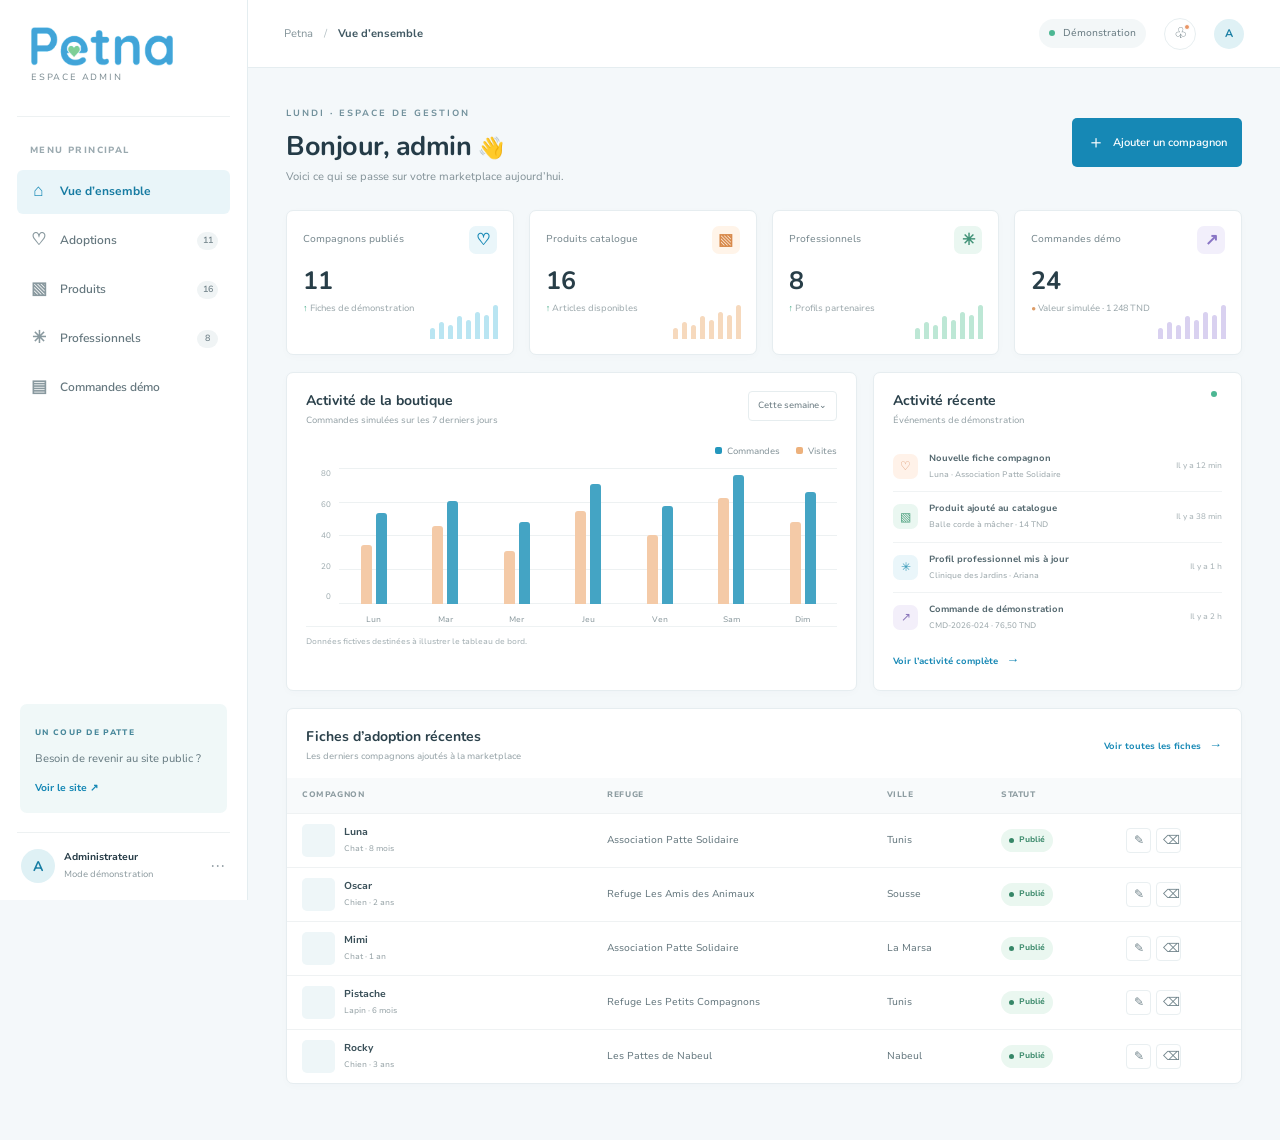
==== admin.html @ 126beed4 "Add Petna administrator dashboard" ====
<!doctype html>
<html lang="fr">
<head>
  <meta charset="utf-8">
  <meta name="viewport" content="width=device-width,initial-scale=1">
  <link rel="icon" type="image/png" sizes="128x128" href="assets/petna-favicon.png">
  <link rel="shortcut icon" href="assets/petna-favicon.ico">
  <meta name="theme-color" content="#f1f8fb">
  <title>Administration — Petna</title>
  <link rel="stylesheet" href="css/styles.css">
  <link rel="stylesheet" href="css/admin.css">
</head>
<body class="admin-body">
  <div class="admin-shell">
    <aside class="admin-sidebar">
      <a class="admin-brand" href="index.html" aria-label="Petna, retour au site">
        <img src="assets/petna-logo.png" alt="Petna">
        <span>ESPACE ADMIN</span>
      </a>
      <div class="admin-menu-label">MENU PRINCIPAL</div>
      <nav class="admin-nav" aria-label="Navigation administration">
        <button class="active" data-view="overview"><span>⌂</span>Vue d’ensemble</button>
        <button data-view="animals"><span>♡</span>Adoptions <i id="animal-nav-count">0</i></button>
        <button data-view="products"><span>▧</span>Produits <i id="product-nav-count">0</i></button>
        <button data-view="providers"><span>✳</span>Professionnels <i id="provider-nav-count">0</i></button>
        <button data-view="orders"><span>▤</span>Commandes démo</button>
      </nav>
      <div class="admin-sidebar-bottom">
        <div class="admin-help-card"><span>UN COUP DE PATTE</span><p>Besoin de revenir au site public ?</p><a href="index.html">Voir le site ↗</a></div>
        <div class="admin-profile"><span class="admin-avatar">A</span><span><b>Administrateur</b><small>Mode démonstration</small></span><span class="admin-profile-more">···</span></div>
      </div>
    </aside>

    <main class="admin-main">
      <header class="admin-topbar">
        <div class="admin-breadcrumb"><span>Petna</span><b>/</b><strong id="admin-current-label">Vue d’ensemble</strong></div>
        <div class="admin-top-actions"><span class="admin-demo-pill"><i></i> Démonstration</span><button class="admin-icon-button" type="button" aria-label="Notifications">♧<em></em></button><span class="admin-avatar admin-avatar-small">A</span></div>
      </header>

      <section class="admin-content">
        <div class="admin-welcome">
          <div><span class="eyebrow">LUNDI · ESPACE DE GESTION</span><h1 id="admin-title">Bonjour, admin <span>👋</span></h1><p id="admin-subtitle">Voici ce qui se passe sur votre marketplace aujourd’hui.</p></div>
          <button class="button button-dark admin-create-button" id="admin-create" type="button"><span>＋</span> Ajouter un élément</button>
        </div>

        <div class="admin-view" id="overview-view">
          <div class="admin-metrics">
            <article class="admin-metric"><div><span>Compagnons publiés</span><b class="admin-metric-icon blue">♡</b></div><strong id="animal-total">0</strong><small><span class="metric-up">↑</span> Fiches de démonstration</small><div class="metric-sparkline blue-line"><i></i><i></i><i></i><i></i><i></i><i></i><i></i><i></i></div></article>
            <article class="admin-metric"><div><span>Produits catalogue</span><b class="admin-metric-icon orange">▧</b></div><strong id="product-total">0</strong><small><span class="metric-up">↑</span> Articles disponibles</small><div class="metric-sparkline orange-line"><i></i><i></i><i></i><i></i><i></i><i></i><i></i><i></i></div></article>
            <article class="admin-metric"><div><span>Professionnels</span><b class="admin-metric-icon green">✳</b></div><strong id="provider-total">0</strong><small><span class="metric-up">↑</span> Profils partenaires</small><div class="metric-sparkline green-line"><i></i><i></i><i></i><i></i><i></i><i></i><i></i><i></i></div></article>
            <article class="admin-metric"><div><span>Commandes démo</span><b class="admin-metric-icon violet">↗</b></div><strong>24</strong><small><span class="metric-neutral">●</span> Valeur simulée · 1 248 TND</small><div class="metric-sparkline violet-line"><i></i><i></i><i></i><i></i><i></i><i></i><i></i><i></i></div></article>
          </div>

          <div class="admin-overview-grid">
            <article class="admin-panel admin-chart-panel">
              <div class="admin-panel-heading"><div><h2>Activité de la boutique</h2><p>Commandes simulées sur les 7 derniers jours</p></div><button class="admin-select-static" type="button">Cette semaine⌄</button></div>
              <div class="admin-chart-legend"><span><i class="legend-blue"></i>Commandes</span><span><i class="legend-orange"></i>Visites</span></div>
              <div class="admin-chart" aria-label="Graphique de démonstration de l’activité de la semaine"><div class="chart-y-labels"><span>80</span><span>60</span><span>40</span><span>20</span><span>0</span></div><div class="chart-area"><div class="chart-gridlines"><i></i><i></i><i></i><i></i><i></i></div><div class="chart-bars"><div><i style="--h:43%"></i><b style="--h:67%"></b><small>Lun</small></div><div><i style="--h:57%"></i><b style="--h:76%"></b><small>Mar</small></div><div><i style="--h:39%"></i><b style="--h:60%"></b><small>Mer</small></div><div><i style="--h:68%"></i><b style="--h:88%"></b><small>Jeu</small></div><div><i style="--h:51%"></i><b style="--h:72%"></b><small>Ven</small></div><div><i style="--h:78%"></i><b style="--h:95%"></b><small>Sam</small></div><div><i style="--h:60%"></i><b style="--h:82%"></b><small>Dim</small></div></div></div></div>
              <div class="admin-chart-note">Données fictives destinées à illustrer le tableau de bord.</div>
            </article>
            <article class="admin-panel admin-activity-panel"><div class="admin-panel-heading"><div><h2>Activité récente</h2><p>Événements de démonstration</p></div><span class="admin-live-dot"></span></div><div class="admin-activity-list"><div><span class="activity-icon peach">♡</span><p><b>Nouvelle fiche compagnon</b><small>Luna · Association Patte Solidaire</small></p><time>Il y a 12 min</time></div><div><span class="activity-icon mint">▧</span><p><b>Produit ajouté au catalogue</b><small>Balle corde à mâcher · 14 TND</small></p><time>Il y a 38 min</time></div><div><span class="activity-icon blue">✳</span><p><b>Profil professionnel mis à jour</b><small>Clinique des Jardins · Ariana</small></p><time>Il y a 1 h</time></div><div><span class="activity-icon lilac">↗</span><p><b>Commande de démonstration</b><small>CMD-2026-024 · 76,50 TND</small></p><time>Il y a 2 h</time></div></div><button class="admin-view-all" data-view="orders">Voir l’activité complète <span>→</span></button></article>
          </div>

          <article class="admin-panel admin-table-panel"><div class="admin-panel-heading"><div><h2>Fiches d’adoption récentes</h2><p>Les derniers compagnons ajoutés à la marketplace</p></div><button class="admin-text-action" data-view="animals">Voir toutes les fiches <span>→</span></button></div><div class="admin-table-wrap"><table><thead><tr><th>COMPAGNON</th><th>REFUGE</th><th>VILLE</th><th>STATUT</th><th></th></tr></thead><tbody id="recent-animal-rows"></tbody></table></div></article>
        </div>

        <div class="admin-view" id="manage-view" hidden>
          <article class="admin-panel admin-table-panel">
            <div class="admin-panel-heading admin-manage-heading"><div><h2 id="manage-heading">Gestion</h2><p id="manage-description"></p></div><div class="admin-manage-tools"><label class="admin-search"><span>⌕</span><input id="admin-search" type="search" placeholder="Rechercher…" aria-label="Rechercher dans la liste"></label><select id="admin-filter" aria-label="Filtrer la liste"><option value="">Tous les statuts</option><option>Publié</option><option>Brouillon</option></select></div></div>
            <div class="admin-table-wrap"><table><thead id="manage-table-head"></thead><tbody id="manage-table-body"></tbody></table></div>
            <div class="admin-table-footer"><span id="manage-count"></span><span>Affichage des données de démonstration</span></div>
          </article>
          <div class="admin-info-strip"><span>ⓘ</span><p>Les modifications effectuées ici sont enregistrées uniquement dans ce navigateur. Cette page de démonstration ne possède pas de connexion sécurisée et ne gère aucun contenu en base de données.</p></div>
        </div>
      </section>
    </main>
  </div>

  <dialog class="admin-dialog" id="admin-dialog"><form method="dialog" id="admin-form"><div class="admin-dialog-head"><div><span class="eyebrow">ESPACE ADMIN</span><h2 id="admin-dialog-title">Ajouter un élément</h2></div><button class="admin-dialog-close" value="cancel" aria-label="Fermer">×</button></div><p class="admin-dialog-intro" id="admin-dialog-intro">Créez une nouvelle fiche de démonstration.</p><div id="admin-form-fields" class="admin-form-fields"></div><div class="admin-dialog-actions"><button class="admin-cancel" value="cancel">Annuler</button><button class="button button-dark" id="admin-save" value="default">Enregistrer l’élément <span>→</span></button></div></form></dialog>
  <div class="admin-toast" id="admin-toast" role="status" aria-live="polite"></div>
  <script src="js/data.js"></script>
  <script src="js/admin.js"></script>
</body>
</html>
---- css/styles.css ----
@import url('https://fonts.googleapis.com/css2?family=Nunito:wght@500;600;700;800&family=Nunito+Sans:wght@400;500;600;700&display=swap');
:root{--ink:#20323b;--green:#187da7;--green2:#397653;--cream:#f1f8fb;--paper:#fff;--orange:#41a4d8;--muted:#697980;--line:#dce8ec;--display:'Nunito',Arial,sans-serif;--body:'Nunito Sans',Arial,sans-serif}*{box-sizing:border-box}html{scroll-behavior:smooth;scroll-padding-top:85px}body{margin:0;background:var(--paper);color:var(--ink);font:15px/1.55 var(--body)}button,input,select,textarea{font:inherit}button,a{transition:.2s ease}button{cursor:pointer}a{color:inherit;text-decoration:none}.topbar{height:76px;padding:0 max(calc((100vw - 1200px)/2),5vw);display:flex;align-items:center;justify-content:space-between;background:var(--paper);position:sticky;top:0;z-index:10;border-bottom:1px solid #e7f0f3}.brand{display:flex;align-items:center;gap:9px;font-size:23px;line-height:.9;font-weight:700;letter-spacing:-1px}.brand-icon{font-size:33px;color:var(--orange)}.brand-amp{color:var(--orange)}.brand small{display:block;font:8px var(--body);letter-spacing:2px;margin-top:7px;color:var(--muted)}.nav{display:flex;gap:38px;color:#48544b;font-size:14px}.nav a:hover,.text-link:hover{color:var(--green)}.cart-button{border:1px solid var(--line);background:none;border-radius:50px;padding:10px 15px;color:var(--ink)}.cart-button span:first-of-type{display:inline-grid;place-items:center;background:var(--green);color:white;border-radius:50%;width:21px;height:21px;margin:0 7px}.menu-toggle{display:none;background:none;border:0;font-size:24px;color:var(--ink)}.hero{min-height:580px;padding:62px max(calc((100vw - 1200px)/2),5vw) 70px;background:var(--cream);display:grid;grid-template-columns:1fr 1.05fr;align-items:center;gap:45px;position:relative;overflow:hidden}.hero-copy{padding:4px 0 0 30px}.eyebrow{font-size:10px;letter-spacing:2px;color:var(--green2);font-weight:700}.hero h1,.section h2,.partner-band h2,.feedback-section h2,.care-content h2,.purpose h2{font:600 clamp(40px,5vw,64px)/1.07 var(--display);letter-spacing:-1.2px;margin:20px 0;color:var(--ink)}.hero-copy>p{max-width:440px;color:#667066;font-size:16px;margin:22px 0 28px}.hero-actions{display:flex;align-items:center;gap:25px}.button{border:0;border-radius:4px;padding:14px 20px;display:inline-flex;align-items:center;justify-content:center;gap:25px;font-weight:600;font-size:13px}.button:hover{transform:translateY(-2px);box-shadow:0 7px 18px #152a1c20}.button-dark{background:var(--green);color:white}.button-light{background:#fffefa;color:var(--green)}.text-link{font-size:13px;font-weight:600;color:var(--green)}.hero-note{display:flex;align-items:center;gap:13px;margin-top:50px;font-size:11px;color:#778075}.hero-note b{color:var(--green);font-size:12px}.avatar-stack{font-size:19px;background:#e6f3eb;border-radius:50%;padding:9px}.hero-image{position:relative;height:455px;border-radius:47% 47% 6px 6px;overflow:hidden}.hero-image img{width:100%;height:100%;object-fit:cover;object-position:center 40%}.image-note{position:absolute;bottom:17px;left:18px;right:18px;background:#fffefaed;padding:14px 17px;border-radius:4px;font-size:12px}.image-note b{float:right;color:var(--orange);font-size:20px}.hero-sticker{position:absolute;right:-10px;top:44px;background:var(--green);color:white;border-radius:50%;width:82px;height:82px;display:grid;place-content:center;text-align:center;font-size:12px;line-height:1.2;transform:rotate(12deg);font-weight:700}.hero-flower{position:absolute;left:50%;top:40px;font-size:60px;color:#a8dced}.quick-links{display:grid;grid-template-columns:repeat(4,1fr);max-width:1200px;margin:-1px auto 0;padding:0 20px}.quick-links>a{padding:26px 18px;position:relative;border-bottom:1px solid var(--line);display:grid;grid-template-columns:43px 1fr;column-gap:12px}.quick-links>a>span{grid-row:span 2;background:var(--cream);border-radius:50%;width:42px;height:42px;display:grid;place-items:center;color:var(--green);font-size:20px}.quick-links b{font-size:14px;align-self:end}.quick-links small{font-size:11px;color:var(--muted)}.quick-links i{position:absolute;right:10px;top:25px;color:var(--green);font-style:normal}.section{max-width:1200px;margin:auto;padding:100px 30px}.section-heading{display:flex;justify-content:space-between;align-items:end}.section h2,.care-content h2,.purpose h2,.partner-band h2,.feedback-section h2{font-size:42px;margin:13px 0 0}.section-intro{color:var(--muted);margin:15px 0 24px}.filters{display:flex;gap:10px;margin:22px 0}.filters input,.filters select,.shop-toolbar input,.inline-form input,.inline-form select{border:1px solid var(--line);background:#fff;border-radius:3px;padding:12px 14px;color:var(--ink);min-width:180px;outline:none}.filters input:focus,.filters select:focus,input:focus,textarea:focus{border-color:var(--green)}.animal-grid,.product-grid,.provider-grid{display:grid;grid-template-columns:repeat(4,1fr);gap:20px}.animal-card,.product-card,.provider-card{border:1px solid #e6eff1;background:#fffefa;border-radius:5px;overflow:hidden;transition:.2s;cursor:pointer}.animal-card:hover,.product-card:hover,.provider-card:hover{transform:translateY(-4px);box-shadow:0 10px 28px #25352b13}.card-image{height:205px;position:relative;background:#edf4f5}.card-image img,.product-image img,.provider-image img{width:100%;height:100%;object-fit:cover}.tag{position:absolute;top:12px;left:12px;background:#fffefaed;color:var(--green);font-size:10px;font-weight:700;padding:6px 9px;border-radius:2px}.animal-card-content,.provider-info{padding:14px}.card-top{display:flex;justify-content:space-between;align-items:center}.card-top h3,.product-card h3,.provider-info h3{font:600 21px var(--display);margin:0}.muted{color:var(--muted);font-size:12px}.animal-card-content p{font-size:12px;color:#697267;margin:10px 0 0;min-height:37px}.trust-strip{margin-top:34px;background:#edf7f1;padding:20px 25px;display:flex;align-items:center;gap:18px}.trust-strip>span{font-size:28px;color:var(--green)}.trust-strip b{font-family:var(--display);font-size:18px}.trust-strip p{margin:3px 0 0;font-size:12px;color:var(--muted)}.trust-strip a{margin-left:auto;color:var(--green);font-size:12px;font-weight:600}.shop-section{background:#f6fbfc;max-width:none;padding-left:max(calc((100vw - 1140px)/2),5vw);padding-right:max(calc((100vw - 1140px)/2),5vw)}.shop-toolbar{display:flex;justify-content:space-between;align-items:center;margin:26px 0 20px;gap:20px}.category-pills{display:flex;gap:8px;flex-wrap:wrap}.category-pills button{background:none;border:1px solid var(--line);padding:8px 13px;border-radius:50px;font-size:11px;color:#616a60}.category-pills button.active,.category-pills button:hover{background:var(--green);border-color:var(--green);color:white}.product-image{height:185px;background:#eff6f8;position:relative;padding:18px}.product-image img{mix-blend-mode:multiply}.product-card-content{padding:13px 15px}.product-card h3{font:600 17px var(--display);margin:6px 0}.product-bottom{display:flex;justify-content:space-between;align-items:center;margin-top:12px}.price{font-weight:700;color:var(--green)}.add-button{border:0;background:var(--green);color:white;border-radius:50%;width:32px;height:32px;font-size:20px}.promo-band{background:#187da7;color:white;padding:62px max(calc((100vw - 1140px)/2),5vw);display:flex;align-items:center;justify-content:space-between;overflow:hidden}.promo-band .eyebrow{color:#e4f5fb}.promo-band h2{font:600 42px/1.12 var(--display);margin:13px 0}.promo-band p{color:#e4f5fb;font-size:13px;margin-bottom:22px}.promo-art{height:200px;width:340px;position:relative;display:grid;place-items:center}.promo-circle{width:175px;height:175px;border:1px solid #d5f0fb;border-radius:50%;display:grid;place-content:center;text-align:center;font:600 48px var(--display);transform:rotate(-13deg)}.promo-circle small{font:11px var(--body)}.promo-coupon{position:absolute;bottom:12px;left:0;background:#f0f9fc;color:#216f94;padding:10px 15px;font-size:10px;letter-spacing:1px;transform:rotate(-5deg)}.promo-coupon b{margin-left:7px}.promo-paw{position:absolute;right:0;top:0;font-size:58px;transform:rotate(20deg)}.services-section{padding-bottom:110px}.provider-image{height:150px;background:#e9f4f7}.provider-info h3{font-size:18px}.provider-info .muted{margin:4px 0 9px}.provider-info p{font-size:12px;color:#687268;min-height:37px}.provider-info button{background:none;border:0;color:var(--green);font-size:12px;font-weight:700;padding:4px 0}.care-band{background:#eef7f5;display:grid;grid-template-columns:1fr 1fr;min-height:510px}.care-photo img{width:100%;height:100%;min-height:510px;object-fit:cover}.care-content{padding:70px max(calc((100vw - 550px)/2),7vw) 65px 7vw}.care-content h2{font-size:40px}.care-content>p{color:var(--muted);max-width:400px;font-size:13px;margin:15px 0 25px}.article-list{display:grid;gap:8px}.article-link{padding:11px 0;border-bottom:1px solid #dce8ec;display:flex;justify-content:space-between;font-size:13px;font-weight:600}.article-link span{color:var(--green)}.purpose{display:grid;grid-template-columns:60px 1fr 1fr;gap:28px;align-items:center}.purpose-mark{font-size:45px;color:var(--orange);align-self:start;padding-top:3px}.purpose h2{font-size:38px}.purpose p{color:var(--muted);font-size:13px;max-width:460px;margin:18px 0}.purpose-image{height:320px;border-radius:48% 48% 5px 5px;overflow:hidden}.purpose-image img{width:100%;height:100%;object-fit:cover}.partner-band{background:#e8f4ed;padding:60px max(calc((100vw - 1140px)/2),5vw);display:grid;grid-template-columns:1fr 1fr;gap:50px;align-items:center}.partner-band h2{font-size:39px}.partner-band p{color:#667064;max-width:460px;font-size:13px}.partner-benefits{display:grid;gap:14px;font-size:13px}.partner-benefits span:before{content:'✓';color:var(--green);margin-right:10px}.partner-benefits button{justify-self:start;margin-top:7px}.feedback-section{display:grid;grid-template-columns:1fr 1.2fr;gap:60px;align-items:center;padding-top:75px;padding-bottom:75px}.feedback-section h2{font-size:32px}.feedback-section p{font-size:13px;color:var(--muted)}.inline-form{display:flex;flex-wrap:wrap;gap:9px}.inline-form>*{flex:1;min-width:150px}.inline-form button{flex:0 0 120px}.form-message{flex:1 0 100%;font-size:12px;color:var(--green);min-height:18px}footer{background:#203b49;color:#e8f4ed;padding:50px max(calc((100vw - 1140px)/2),5vw) 20px}.footer-main{display:grid;grid-template-columns:1.3fr 1fr .8fr .8fr .7fr;gap:30px;padding-bottom:40px}.footer-main .brand{color:white;align-self:start}.footer-main>p{font:17px/1.5 var(--display);color:#c6d0c5;margin:7px 0}.footer-links{display:grid;align-content:start;gap:10px;font-size:11px;color:#c7d0c6}.footer-links b{color:white;font-size:12px;margin-bottom:5px}.footer-badge{font:13px/1.7 var(--display);color:#d9e3d7}.footer-badge span{color:#7dcd96}.footer-bottom{border-top:1px solid #46636e;padding-top:18px;display:flex;justify-content:space-between;font-size:10px;color:#b4c0b5}.modal-root:empty{display:none}.modal-root{position:fixed;inset:0;background:#17241ccc;z-index:50;display:grid;place-items:center;padding:20px}.modal{background:#fffefa;max-width:720px;width:100%;max-height:92vh;overflow:auto;border-radius:5px;position:relative;padding:28px}.modal-close{position:absolute;right:15px;top:12px;background:none;border:0;font-size:25px;color:var(--ink);z-index:2}.modal h2{font:600 31px var(--display);margin:5px 0 10px}.modal p{color:#697267;font-size:13px}.modal-hero{height:260px;width:100%;object-fit:cover;border-radius:4px;margin:8px 0 15px}.modal-grid{display:grid;grid-template-columns:1fr 1fr;gap:12px}.info-box{background:var(--cream);padding:12px;font-size:12px}.info-box b{display:block;color:var(--green);margin-bottom:4px}.form-grid{display:grid;grid-template-columns:1fr 1fr;gap:10px}.modal label{font-size:11px;color:#667064;display:grid;gap:5px}.modal input,.modal textarea,.modal select{padding:11px;border:1px solid var(--line);border-radius:3px;width:100%;background:white;color:var(--ink)}.modal textarea{min-height:90px;resize:vertical}.full{grid-column:1/-1}.modal form{display:grid;gap:12px;margin-top:15px}.modal .button{justify-self:start}.demo-note{font-size:10px;color:#777;background:#eff6f8;padding:9px}.cart-line{display:grid;grid-template-columns:1fr auto auto;align-items:center;gap:15px;border-bottom:1px solid var(--line);padding:13px 0;font-size:13px}.qty-controls{display:flex;align-items:center;gap:9px}.qty-controls button{width:25px;height:25px;border:1px solid var(--line);background:white;border-radius:3px}.remove-item{border:0;background:none;color:#ab5c42}.cart-summary{display:grid;gap:8px;margin-top:18px;font-size:13px}.cart-summary div{display:flex;justify-content:space-between}.cart-summary .total{font-weight:700;font-size:16px;border-top:1px solid var(--line);padding-top:10px}.coupon-row{display:flex;gap:8px;margin-top:15px}.coupon-row input{flex:1}.chat-toggle{position:fixed;bottom:22px;right:24px;z-index:20;background:var(--green);color:white;border:0;border-radius:30px;padding:13px 18px;box-shadow:0 5px 20px #1c362744}.chat-toggle span{font-size:12px;margin-left:7px}.chat-panel{position:fixed;bottom:80px;right:24px;width:320px;height:430px;background:#fffefa;border-radius:8px;z-index:20;box-shadow:0 10px 40px #12231c44;display:flex;flex-direction:column;overflow:hidden}.chat-panel[hidden]{display:none}.chat-head{background:var(--green);color:white;padding:15px 18px;display:grid;grid-template-columns:1fr auto}.chat-head small{grid-column:1/-1;color:#d8e5d7;font-size:10px}.chat-head button{grid-column:2;grid-row:1/3;border:0;color:white;background:none;font-size:23px}.chat-messages{padding:14px;overflow:auto;flex:1}.chat-msg{max-width:90%;padding:10px 12px;border-radius:10px;font-size:12px;margin-bottom:9px}.chat-msg.bot{background:#edf7f1}.chat-msg.user{background:#dff0e5;margin-left:auto}.chat-suggestions{display:grid;gap:6px}.chat-suggestions button{background:white;border:1px solid var(--line);border-radius:20px;padding:7px;font-size:10px;color:var(--green)}#chat-form{border-top:1px solid var(--line);display:flex;padding:9px;gap:7px}#chat-form input{flex:1;border:1px solid var(--line);padding:9px;border-radius:20px;min-width:0}#chat-form button{background:var(--green);color:white;border:0;border-radius:50%;width:35px}.empty-state{grid-column:1/-1;text-align:center;color:var(--muted);padding:35px 10px}.success-card{text-align:center;padding:25px}.success-icon{font-size:45px;color:var(--green)}
@media(max-width:850px){.hero{padding:45px 6vw;gap:20px}.hero-copy{padding-left:0}.hero-image{height:390px}.quick-links{padding:0 5vw}.quick-links>a{padding:18px 7px}.quick-links small{font-size:10px}.animal-grid,.product-grid{grid-template-columns:repeat(2,1fr)}.provider-grid{grid-template-columns:repeat(2,1fr)}.section{padding:75px 6vw}.shop-section{padding-left:6vw;padding-right:6vw}.care-content{padding:55px 6vw}.purpose{grid-template-columns:40px 1fr 1fr;gap:16px}.partner-band{padding:55px 6vw}.footer-main{grid-template-columns:1.2fr 1fr 1fr}.footer-badge{display:none}}
@media(max-width:600px){.topbar{height:65px;padding:0 5vw}.menu-toggle{display:block;order:3}.nav{display:none;position:absolute;top:64px;left:0;right:0;background:var(--paper);padding:15px 6vw 20px;box-shadow:0 8px 12px #17241c12;flex-direction:column;gap:14px}.nav.open{display:flex}.brand{font-size:20px}.brand-icon{font-size:28px}.cart-button{padding:8px 10px;font-size:12px}.hero{grid-template-columns:1fr;padding:42px 7vw 35px;gap:28px}.hero h1{font-size:49px}.hero-copy>p{font-size:14px}.hero-note{margin-top:30px}.hero-image{height:310px;width:90%;margin-left:auto}.hero-flower{left:auto;right:6%;top:40px}.hero-sticker{right:-20px;width:70px;height:70px}.quick-links{grid-template-columns:1fr 1fr;padding:0 6vw}.quick-links>a{padding:17px 4px;grid-template-columns:37px 1fr;column-gap:8px}.quick-links>a>span{width:35px;height:35px;font-size:17px}.quick-links small{font-size:9px}.section{padding:65px 6vw}.section-heading{align-items:start;gap:10px;flex-direction:column}.section h2,.care-content h2{font-size:35px}.section-heading>.text-link{margin-top:7px}.filters{flex-direction:column}.filters input,.filters select{width:100%}.animal-grid,.product-grid{gap:11px}.card-image{height:155px}.animal-card-content,.product-card-content{padding:10px}.card-top h3{font-size:18px}.animal-card-content p{font-size:11px}.product-image{height:145px;padding:10px}.product-card h3{font-size:15px}.tag{font-size:9px;padding:5px 7px}.trust-strip{align-items:flex-start;padding:16px;gap:11px;flex-wrap:wrap}.trust-strip p{font-size:11px}.trust-strip a{margin-left:40px}.shop-toolbar{align-items:stretch;flex-direction:column}.shop-toolbar input{width:100%}.promo-band{padding:48px 7vw;min-height:440px;align-items:flex-start;flex-direction:column}.promo-band h2{font-size:37px}.promo-art{align-self:center;margin-top:6px}.provider-grid{grid-template-columns:1fr 1fr;gap:11px}.provider-image{height:120px}.provider-info{padding:10px}.provider-info h3{font-size:16px}.provider-info p{font-size:10px}.care-band{grid-template-columns:1fr}.care-photo img{min-height:260px;height:260px}.care-content{padding:44px 7vw}.purpose{grid-template-columns:35px 1fr;padding:60px 6vw}.purpose h2{font-size:34px}.purpose-image{grid-column:2;height:250px;margin-top:10px}.partner-band{grid-template-columns:1fr;gap:20px;padding:48px 7vw}.partner-band h2{font-size:34px}.feedback-section{grid-template-columns:1fr;gap:20px}.inline-form{flex-direction:column}.inline-form>*{width:100%;flex:auto}.inline-form button{flex:auto}.footer-main{grid-template-columns:1fr 1fr;gap:25px}.footer-main>.brand{grid-column:1}.footer-main>p{grid-column:2;font-size:14px}.footer-links{font-size:10px}.footer-bottom{flex-wrap:wrap;gap:10px}.footer-bottom span:nth-child(2){display:none}.chat-toggle{right:12px;bottom:12px;padding:12px}.chat-toggle span{display:none}.chat-panel{right:10px;bottom:68px;width:min(320px,calc(100vw - 20px));height:400px}.modal{padding:23px 17px}.modal h2{font-size:27px}.modal-hero{height:210px}.modal-grid,.form-grid{grid-template-columns:1fr}.full{grid-column:1}.cart-line{grid-template-columns:1fr auto;gap:7px}.cart-line .remove-item{grid-column:2}}
@media(prefers-reduced-motion:reduce){*,*::before,*::after{scroll-behavior:auto!important;transition:none!important}}

/* Dedicated route layouts and homepage discovery sections */
.nav a.current{color:var(--orange);font-weight:700}
.route-hero{display:grid;grid-template-columns:1fr 1fr;gap:55px;align-items:center;padding:64px max(calc((100vw - 1140px)/2),6vw);background:var(--cream);min-height:435px}
.route-hero h1{font:600 clamp(38px,4.6vw,58px)/1.08 var(--display);letter-spacing:-1px;margin:18px 0}
.route-hero p{max-width:490px;color:#667066;margin:0 0 24px}
.route-hero-image{height:310px;overflow:hidden;border-radius:48% 48% 5px 5px}
.route-hero-image img,.story-image img{width:100%;height:100%;object-fit:cover}
.route-hero.adoption-route{background:#f0f8fb}.route-hero.shop-route{background:#eff8fb}.route-hero.services-route{background:#edf7f1}.route-hero.care-route{background:#eef7f5}
.route-cards{max-width:1180px;margin:0 auto;padding:28px 25px 70px;display:grid;grid-template-columns:repeat(4,minmax(0,1fr));gap:13px}
.route-cards a{position:relative;display:grid;align-content:start;gap:7px;padding:20px 38px 20px 18px;border:1px solid var(--line);background:#fffefa;min-height:130px}
.route-cards a:hover{transform:translateY(-3px);box-shadow:0 8px 22px #25352b12}
.route-cards span,.route-cards small{font-size:10px;color:var(--muted);letter-spacing:.5px}.route-cards b{font:600 19px var(--display)}.route-cards i{position:absolute;right:16px;top:17px;color:var(--green);font-style:normal}
.home-preview{max-width:1200px;margin:0 auto;padding:65px 30px}.home-preview .section-heading{margin-bottom:24px}.home-preview .section-heading h2{font:600 34px/1.1 var(--display);letter-spacing:-.5px;margin:12px 0}
.home-preview .animal-grid,.home-preview .product-grid,.home-preview .provider-grid{grid-template-columns:repeat(3,minmax(0,1fr))}
.home-shop-preview{max-width:none;padding-left:max(calc((100vw - 1140px)/2),5vw);padding-right:max(calc((100vw - 1140px)/2),5vw);background:#f6fbfc}
.home-coupon{display:flex;align-items:center;gap:17px;margin-top:19px;padding:13px 17px;background:#e9f5fa;color:var(--ink)}.home-coupon span{font-size:9px;letter-spacing:1.3px;color:var(--green2);font-weight:700}.home-coupon b{font:600 19px var(--display)}.home-coupon small{font-size:11px;color:var(--muted)}.home-coupon a{margin-left:auto;font-size:12px;color:var(--green);font-weight:700}
.home-guides{background:#edf7f1;padding:54px max(calc((100vw - 1140px)/2),5vw);display:grid;grid-template-columns:.8fr 1.2fr;gap:55px;align-items:center}
.home-guides h2{font:600 38px/1.08 var(--display);margin:13px 0}.home-guides p{max-width:360px;color:var(--muted);font-size:13px;margin:12px 0 20px}.home-article-list{display:grid;gap:5px}.home-article-list .article-link{padding:14px 0}.home-article-list .article-link small{font-size:9px;letter-spacing:1px;color:var(--green2)}
.home-story{max-width:1100px;margin:0 auto;padding:75px 30px 95px;display:grid;grid-template-columns:1fr 1fr;gap:65px;align-items:center}.story-image{height:340px;overflow:hidden;border-radius:48% 48% 5px 5px}.home-story h2{font:600 39px/1.1 var(--display);margin:15px 0}.home-story p{color:var(--muted);font-size:13px;max-width:450px;margin:16px 0 22px}
.guide-grid{display:grid;grid-template-columns:repeat(3,1fr);gap:15px;margin-top:25px}.guide-grid .article-link{min-height:125px;padding:22px;background:var(--cream);border:1px solid var(--line);font-size:16px;align-items:center}.guide-grid .article-link small{font-size:9px;letter-spacing:1px;color:var(--green2)}.guide-trust{max-width:1140px;margin:0 auto 75px}
footer:not(:has(.footer-badge)) .footer-main{grid-template-columns:1.2fr 1fr 1fr 1fr}
.brand{display:flex;flex-direction:column;align-items:flex-start;gap:1px;line-height:1}
.brand-logo{display:block;width:145px;height:auto;max-height:42px;object-fit:contain;object-position:left center}
.brand-copy small{display:block;margin-top:0;font:8px var(--body);letter-spacing:2px;color:var(--muted)}
.footer-main .brand-copy small{color:#c6d0c5}
@media(max-width:600px){.brand-logo{width:126px;max-height:37px}.brand-copy small{font-size:7px;letter-spacing:1.8px}}
@media(max-width:850px){.route-hero{padding:55px 6vw;gap:25px}.route-cards{grid-template-columns:repeat(2,minmax(0,1fr));padding:20px 6vw 55px}.home-preview{padding:55px 6vw}.home-coupon{flex-wrap:wrap;gap:9px 14px}.home-guides{padding:48px 6vw;gap:30px}.home-story{padding:60px 6vw 65px;gap:30px}.guide-grid{grid-template-columns:repeat(2,1fr)}}
@media(max-width:600px){.route-hero{grid-template-columns:1fr;padding:40px 7vw;gap:25px}.route-hero h1{font-size:43px}.route-hero-image{height:260px;width:92%;margin-left:auto}.route-cards{grid-template-columns:1fr 1fr;padding:16px 6vw 45px;gap:9px}.route-cards a{padding:15px 30px 15px 12px;min-height:130px}.route-cards b{font-size:17px}.home-preview{padding:48px 6vw}.home-preview .section-heading h2{font-size:29px}.home-preview .animal-grid,.home-preview .product-grid,.home-preview .provider-grid{grid-template-columns:repeat(2,minmax(0,1fr));gap:10px}.home-preview .provider-card:last-child{display:none}.home-coupon{align-items:flex-start;flex-direction:column}.home-coupon a{margin-left:0}.home-guides{grid-template-columns:1fr;padding:42px 7vw;gap:15px}.home-guides h2{font-size:34px}.home-story{grid-template-columns:1fr;padding:48px 7vw 55px;gap:25px}.story-image{height:260px;width:92%;margin:auto}.home-story h2{font-size:34px}.guide-grid{grid-template-columns:1fr}.guide-grid .article-link{min-height:95px}.guide-trust{margin:0 6vw 55px}}
---- css/admin.css ----
.admin-body{--admin-blue:#1688b5;--admin-navy:#123e55;--admin-bg:#f4f8fa;background:var(--admin-bg);color:#263b46;min-height:100vh}
.admin-shell{min-height:100vh;display:grid;grid-template-columns:248px minmax(0,1fr)}
.admin-sidebar{position:sticky;top:0;height:100vh;background:#fff;border-right:1px solid #e4edf0;padding:26px 17px 17px;display:flex;flex-direction:column;z-index:12}
.admin-brand{display:flex;flex-direction:column;align-items:flex-start;padding:1px 14px 31px;border-bottom:1px solid #edf1f2}.admin-brand img{width:142px;height:auto;object-fit:contain;object-position:left center;max-height:46px}.admin-brand span{color:#7c8c92;font-size:9px;letter-spacing:1.8px;margin-top:5px}
.admin-menu-label{font-size:9px;font-weight:800;color:#9aa9af;letter-spacing:1.4px;margin:27px 13px 12px}.admin-nav{display:grid;gap:5px}.admin-nav button{height:44px;border:0;background:transparent;border-radius:6px;color:#65777e;text-align:left;padding:0 12px;display:flex;align-items:center;gap:12px;font-size:12px;font-weight:600}.admin-nav button>span{width:19px;text-align:center;font-size:17px;color:#89999f}.admin-nav button:hover{background:#f4f9fa;color:var(--admin-blue)}.admin-nav button.active{background:#e9f5f9;color:#167ba2;font-weight:700}.admin-nav button.active>span{color:#1688b5}.admin-nav button i{font-style:normal;margin-left:auto;border-radius:20px;background:#f0f4f5;color:#75868d;font-size:9px;min-width:21px;text-align:center;padding:2px 5px}.admin-nav button.active i{background:#fff;color:#1688b5}
.admin-sidebar-bottom{margin-top:auto}.admin-help-card{background:#f0f8f8;border-radius:7px;padding:15px;margin:12px 3px 19px}.admin-help-card>span{font-size:8px;letter-spacing:1.3px;color:#47879a;font-weight:800}.admin-help-card p{font-size:11px;color:#64787f;margin:7px 0 8px}.admin-help-card a{color:#1688b5;font-size:10px;font-weight:700}.admin-profile{border-top:1px solid #edf1f2;padding:16px 4px 0;display:flex;align-items:center;gap:9px}.admin-avatar{display:grid;place-items:center;width:34px;height:34px;border-radius:50%;background:#dff1f5;color:#177da3;font:700 14px var(--display)}.admin-profile>span:nth-child(2){display:grid;gap:2px}.admin-profile b{font-size:10px}.admin-profile small{font-size:9px;color:#8b999e}.admin-profile-more{margin-left:auto;color:#829198;letter-spacing:2px}
.admin-main{min-width:0}.admin-topbar{height:68px;position:sticky;top:0;z-index:10;background:#ffffffed;backdrop-filter:blur(10px);border-bottom:1px solid #e5edf0;padding:0 36px;display:flex;align-items:center;justify-content:space-between}.admin-breadcrumb{display:flex;align-items:center;gap:11px;font-size:11px;color:#84949a}.admin-breadcrumb b{font-weight:400;color:#b4c0c4}.admin-breadcrumb strong{color:#415963;font-weight:700}.admin-top-actions{display:flex;align-items:center;gap:18px}.admin-demo-pill{font-size:10px;color:#64777e;background:#f3f7f8;border-radius:30px;padding:7px 10px}.admin-demo-pill i,.admin-live-dot{display:inline-block;width:6px;height:6px;border-radius:50%;background:#4cb793;margin-right:5px;vertical-align:middle}.admin-icon-button{position:relative;width:32px;height:32px;border:1px solid #e7eef0;background:white;border-radius:50%;color:#65777e}.admin-icon-button em{position:absolute;right:5px;top:5px;width:6px;height:6px;background:#e99565;border:1px solid white;border-radius:50%}.admin-avatar-small{width:30px;height:30px;font-size:11px}
.admin-content{max-width:1500px;margin:auto;padding:32px 38px 56px}.admin-welcome{display:flex;justify-content:space-between;align-items:center;margin-bottom:25px;gap:20px}.admin-welcome .eyebrow{font-size:9px;color:#72919c}.admin-welcome h1{font:700 27px/1.25 var(--display);letter-spacing:-.5px;color:#243b47;margin:7px 0 4px}.admin-welcome h1 span{font-size:21px}.admin-welcome p{margin:0;font-size:11px;color:#829197}.admin-create-button{padding:11px 15px;gap:8px;border-radius:5px;background:#1688b5;font-size:11px;white-space:nowrap}.admin-create-button>span{font-size:18px;font-weight:400}
.admin-metrics{display:grid;grid-template-columns:repeat(4,minmax(0,1fr));gap:15px;margin-bottom:17px}.admin-metric,.admin-panel{background:white;border:1px solid #e6edf0;border-radius:7px;box-shadow:0 2px 8px #25455405}.admin-metric{height:145px;padding:15px 16px;position:relative;overflow:hidden}.admin-metric>div:first-child{display:flex;justify-content:space-between;align-items:center;color:#74858b;font-size:10px}.admin-metric>strong{display:block;font:700 25px var(--display);color:#283e48;margin-top:10px}.admin-metric>small{display:block;font-size:9px;color:#99a6aa;margin-top:4px}.metric-up{color:#40a985;font-weight:800}.metric-neutral{color:#dd9d68;font-size:8px}.admin-metric-icon{width:28px;height:28px;border-radius:7px;display:grid;place-items:center;font-style:normal;font-size:16px}.admin-metric-icon.blue{color:#1688b5;background:#eaf6fa}.admin-metric-icon.orange{color:#d88a4c;background:#fff4e9}.admin-metric-icon.green{color:#419277;background:#eaf7f1}.admin-metric-icon.violet{color:#8975c5;background:#f2effb}
.metric-sparkline{position:absolute;height:34px;right:15px;bottom:15px;display:flex;align-items:end;gap:4px}.metric-sparkline i{width:5px;border-radius:5px 5px 0 0;display:block;background:#b9e5f2}.metric-sparkline i:nth-child(1){height:32%}.metric-sparkline i:nth-child(2){height:50%}.metric-sparkline i:nth-child(3){height:41%}.metric-sparkline i:nth-child(4){height:68%}.metric-sparkline i:nth-child(5){height:56%}.metric-sparkline i:nth-child(6){height:80%}.metric-sparkline i:nth-child(7){height:70%}.metric-sparkline i:nth-child(8){height:100%}.orange-line i{background:#f6d9bd}.green-line i{background:#bde7d5}.violet-line i{background:#d9d1f0}
.admin-overview-grid{display:grid;grid-template-columns:minmax(0,1.55fr) minmax(310px,1fr);gap:16px;margin-bottom:17px}.admin-panel{padding:18px 19px}.admin-panel-heading{display:flex;align-items:flex-start;justify-content:space-between;gap:15px}.admin-panel-heading h2{font:700 14px var(--display);margin:0;color:#2b414b}.admin-panel-heading p{font-size:9px;color:#93a0a5;margin:4px 0 0}.admin-select-static{border:1px solid #e6edef;border-radius:4px;background:white;padding:7px 9px;color:#66777e;font-size:9px}
.admin-chart-legend{display:flex;justify-content:flex-end;gap:16px;font-size:9px;color:#809096;margin-top:17px}.admin-chart-legend i{width:7px;height:7px;display:inline-block;border-radius:2px;margin-right:5px}.legend-blue{background:#2497bd}.legend-orange{background:#edb17c}.admin-chart{height:158px;display:grid;grid-template-columns:25px 1fr;gap:8px;margin-top:9px}.chart-y-labels{display:flex;flex-direction:column;justify-content:space-between;color:#a0adb1;font-size:8px;text-align:right;padding:0 0 22px}.chart-area{position:relative}.chart-gridlines{position:absolute;inset:0 0 22px;display:flex;flex-direction:column;justify-content:space-between}.chart-gridlines i{height:1px;background:#edf1f2}.chart-bars{position:absolute;inset:0 4px 0;display:grid;grid-template-columns:repeat(7,1fr);gap:10px;align-items:end}.chart-bars>div{height:100%;position:relative;display:flex;align-items:end;justify-content:center;gap:4px;padding-bottom:22px}.chart-bars>div>i,.chart-bars>div>b{width:min(11px,32%);height:var(--h);border-radius:3px 3px 0 0;display:block;z-index:1}.chart-bars>div>i{background:#f4caa7}.chart-bars>div>b{background:#44a4c4}.chart-bars small{position:absolute;bottom:0;color:#89989d;font-size:8px}.admin-chart-note{border-top:1px solid #eef2f3;padding-top:9px;font-size:8px;color:#a1adb1}
.admin-activity-list{margin-top:14px}.admin-activity-list>div{display:grid;grid-template-columns:27px 1fr auto;gap:9px;align-items:center;padding:10px 0;border-bottom:1px solid #f0f3f4}.admin-activity-list>div:last-child{border-bottom:0}.activity-icon{width:25px;height:25px;border-radius:7px;display:grid;place-items:center;font-size:12px}.activity-icon.peach{background:#fff2e9;color:#da9166}.activity-icon.mint{background:#eaf7f1;color:#4a9e7c}.activity-icon.blue{background:#eaf6fa;color:#3a9ab9}.activity-icon.lilac{background:#f3effa;color:#8a76ba}.admin-activity-list p{margin:0;display:grid;gap:3px;min-width:0}.admin-activity-list p b{font-size:9px;font-weight:700;color:#53676e}.admin-activity-list p small{font-size:8px;color:#9aa6aa;white-space:nowrap;overflow:hidden;text-overflow:ellipsis}.admin-activity-list time{font-size:8px;color:#a6b1b5;white-space:nowrap}.admin-view-all,.admin-text-action{border:0;background:none;padding:8px 0 0;color:#1688b5;font-size:9px;font-weight:700}.admin-view-all span,.admin-text-action span{font-size:13px;margin-left:5px}
.admin-table-panel{padding:18px 0 0;overflow:hidden}.admin-table-panel>.admin-panel-heading{padding:0 19px 15px}.admin-table-wrap{overflow:auto;width:100%}.admin-table-wrap table{width:100%;border-collapse:collapse;text-align:left;min-width:720px}.admin-table-wrap th{background:#f8fafb;color:#8d9ca1;font-size:8px;letter-spacing:.6px;font-weight:800;padding:11px 15px;white-space:nowrap}.admin-table-wrap td{border-top:1px solid #eff2f3;padding:10px 15px;color:#60737a;font-size:10px;white-space:nowrap}.admin-table-wrap tbody tr:hover{background:#fbfdfe}.admin-name-cell{display:flex;align-items:center;gap:9px;min-width:170px}.admin-name-cell>span:last-child{min-width:0;display:grid;gap:2px}.admin-name-cell b{font-size:10px;color:#3a5059;max-width:200px;overflow:hidden;text-overflow:ellipsis}.admin-name-cell small{font-size:8px;color:#94a1a5;max-width:210px;overflow:hidden;text-overflow:ellipsis}.admin-row-thumb{width:33px;height:33px;border-radius:5px;background:#eef6f8;display:grid;place-items:center;color:#68a5b7;overflow:hidden;flex:none}.admin-row-thumb img{width:100%;height:100%;object-fit:cover}.admin-status{border:0;display:inline-flex;align-items:center;gap:5px;border-radius:30px;padding:5px 8px;font-size:8px;font-weight:700;white-space:nowrap}.admin-status i{width:5px;height:5px;border-radius:50%;background:currentColor}.admin-status.published{background:#eaf7f0;color:#368667}.admin-status.draft{background:#fff4e8;color:#bd8050}.admin-row-actions{display:flex;gap:5px}.admin-row-actions button{border:1px solid #e9eff1;background:white;width:25px;height:25px;border-radius:4px;color:#72858c;font-size:12px}.admin-row-actions button:hover{border-color:#b5dce8;color:#1688b5}.admin-table-footer{padding:12px 19px;border-top:1px solid #eff2f3;display:flex;justify-content:space-between;gap:15px;color:#91a0a5;font-size:8px}.admin-info-strip{margin-top:14px;display:flex;align-items:flex-start;gap:8px;padding:12px 14px;border:1px solid #dbeaf0;background:#edf6f9;border-radius:5px;color:#68818b}.admin-info-strip span{font-size:13px;color:#1688b5}.admin-info-strip p{font-size:9px;line-height:1.6;margin:0}
.admin-manage-heading{align-items:center!important}.admin-manage-tools{display:flex;gap:8px;align-items:center}.admin-search{height:33px;display:flex;align-items:center;gap:7px;border:1px solid #e5edef;border-radius:4px;padding:0 9px;color:#8c9ba0}.admin-search input{width:175px;border:0;outline:0;font:10px var(--body);color:#344b55}.admin-search input::placeholder{color:#a3afb3}.admin-manage-tools select{height:33px;border:1px solid #e5edef;border-radius:4px;background:white;color:#697b82;padding:0 8px;font-size:9px}.admin-manage-tools select[hidden]{display:none}.admin-empty{text-align:center!important;padding:40px!important;color:#91a0a5!important}.order-reference{color:#1688b5}
.admin-dialog{width:min(570px,calc(100vw - 30px));max-height:90vh;border:0;border-radius:9px;padding:0;box-shadow:0 22px 90px #19384545;color:#2b414b}.admin-dialog::backdrop{background:#1e3545a8;backdrop-filter:blur(2px)}.admin-dialog form{padding:24px}.admin-dialog-head{display:flex;justify-content:space-between;align-items:flex-start}.admin-dialog-head .eyebrow{font-size:8px}.admin-dialog-head h2{font:700 22px var(--display);margin:4px 0 0}.admin-dialog-close{border:0;background:#f3f7f8;border-radius:50%;width:30px;height:30px;font-size:21px;color:#60747c}.admin-dialog-intro{font-size:10px;color:#819197;margin:9px 0 19px}.admin-form-fields{display:grid;grid-template-columns:1fr 1fr;gap:12px}.admin-form-fields label{display:grid;gap:5px;color:#657980;font-size:9px;font-weight:700}.admin-form-fields input,.admin-form-fields select,.admin-form-fields textarea{width:100%;border:1px solid #dfe9ec;border-radius:4px;padding:10px;background:white;color:#344b55;font:11px var(--body);outline:none}.admin-form-fields textarea{resize:vertical;min-height:68px}.admin-form-fields input:focus,.admin-form-fields select:focus,.admin-form-fields textarea:focus{border-color:#55a9c4;box-shadow:0 0 0 3px #1688b516}.admin-form-fields .full{grid-column:1/-1}.admin-dialog-actions{display:flex;justify-content:flex-end;gap:9px;margin-top:20px;padding-top:15px;border-top:1px solid #edf1f2}.admin-dialog-actions button{font-size:10px}.admin-dialog-actions .button{padding:10px 13px;gap:8px;border-radius:4px}.admin-cancel{border:1px solid #e2e9eb;background:white;border-radius:4px;color:#64777e;padding:0 13px}.admin-toast{position:fixed;right:25px;bottom:22px;background:#173f50;color:white;padding:12px 17px;border-radius:6px;font-size:10px;box-shadow:0 8px 30px #15374635;opacity:0;transform:translateY(8px);pointer-events:none;transition:.2s;z-index:50}.admin-toast.visible{opacity:1;transform:translateY(0)}
@media(max-width:1100px){.admin-shell{grid-template-columns:215px minmax(0,1fr)}.admin-content{padding:28px 24px 45px}.admin-metrics{grid-template-columns:repeat(2,minmax(0,1fr))}.admin-overview-grid{grid-template-columns:1fr}.admin-chart-panel{min-height:275px}.admin-chart{height:165px}}
@media(max-width:700px){.admin-shell{display:block}.admin-sidebar{position:relative;width:100%;height:auto;padding:12px 15px 0;border-right:0;border-bottom:1px solid #e4edf0}.admin-brand{padding:0 3px 10px;border-bottom:0;flex-direction:row;align-items:center;gap:10px}.admin-brand img{width:112px;max-height:36px}.admin-brand span{font-size:8px;margin:0}.admin-menu-label,.admin-sidebar-bottom{display:none}.admin-nav{display:flex;overflow:auto;gap:3px;padding:2px 0 9px}.admin-nav button{height:36px;white-space:nowrap;padding:0 10px;font-size:9px;gap:6px}.admin-nav button>span{font-size:13px;width:14px}.admin-nav button i{display:none}.admin-topbar{height:52px;padding:0 16px}.admin-top-actions{gap:10px}.admin-demo-pill{font-size:8px;padding:6px 8px}.admin-content{padding:23px 15px 40px}.admin-welcome{align-items:flex-end}.admin-welcome h1{font-size:22px}.admin-welcome p{max-width:250px;font-size:9px}.admin-create-button{padding:9px;font-size:0;gap:0}.admin-create-button>span{font-size:20px}.admin-metrics{gap:9px}.admin-metric{height:126px;padding:12px}.admin-metric>div:first-child{font-size:9px}.admin-metric>strong{font-size:22px}.metric-sparkline{right:10px;bottom:12px;gap:3px}.metric-sparkline i{width:4px}.admin-panel{padding:14px}.admin-table-panel{padding:15px 0 0}.admin-table-panel>.admin-panel-heading{padding:0 14px 13px}.admin-manage-heading{align-items:flex-start!important;flex-direction:column}.admin-manage-tools{width:100%}.admin-search{flex:1}.admin-search input{width:100%;min-width:0}.admin-table-footer{padding:10px 14px}.admin-table-footer span:last-child{display:none}.admin-chart-legend{margin-top:13px}.admin-dialog form{padding:18px}.admin-form-fields{gap:9px}}
@media(max-width:420px){.admin-welcome h1{font-size:19px}.admin-welcome .eyebrow{font-size:7px}.admin-welcome p{max-width:200px}.admin-top-actions{gap:7px}.admin-breadcrumb{gap:6px;font-size:9px}.admin-metric-icon{width:24px;height:24px}.admin-metric>div:first-child{font-size:8px}.admin-metric>small{font-size:8px}.admin-form-fields{grid-template-columns:1fr}.admin-form-fields .full{grid-column:auto}.admin-dialog-actions{gap:6px}.admin-dialog-actions button{font-size:9px!important}}
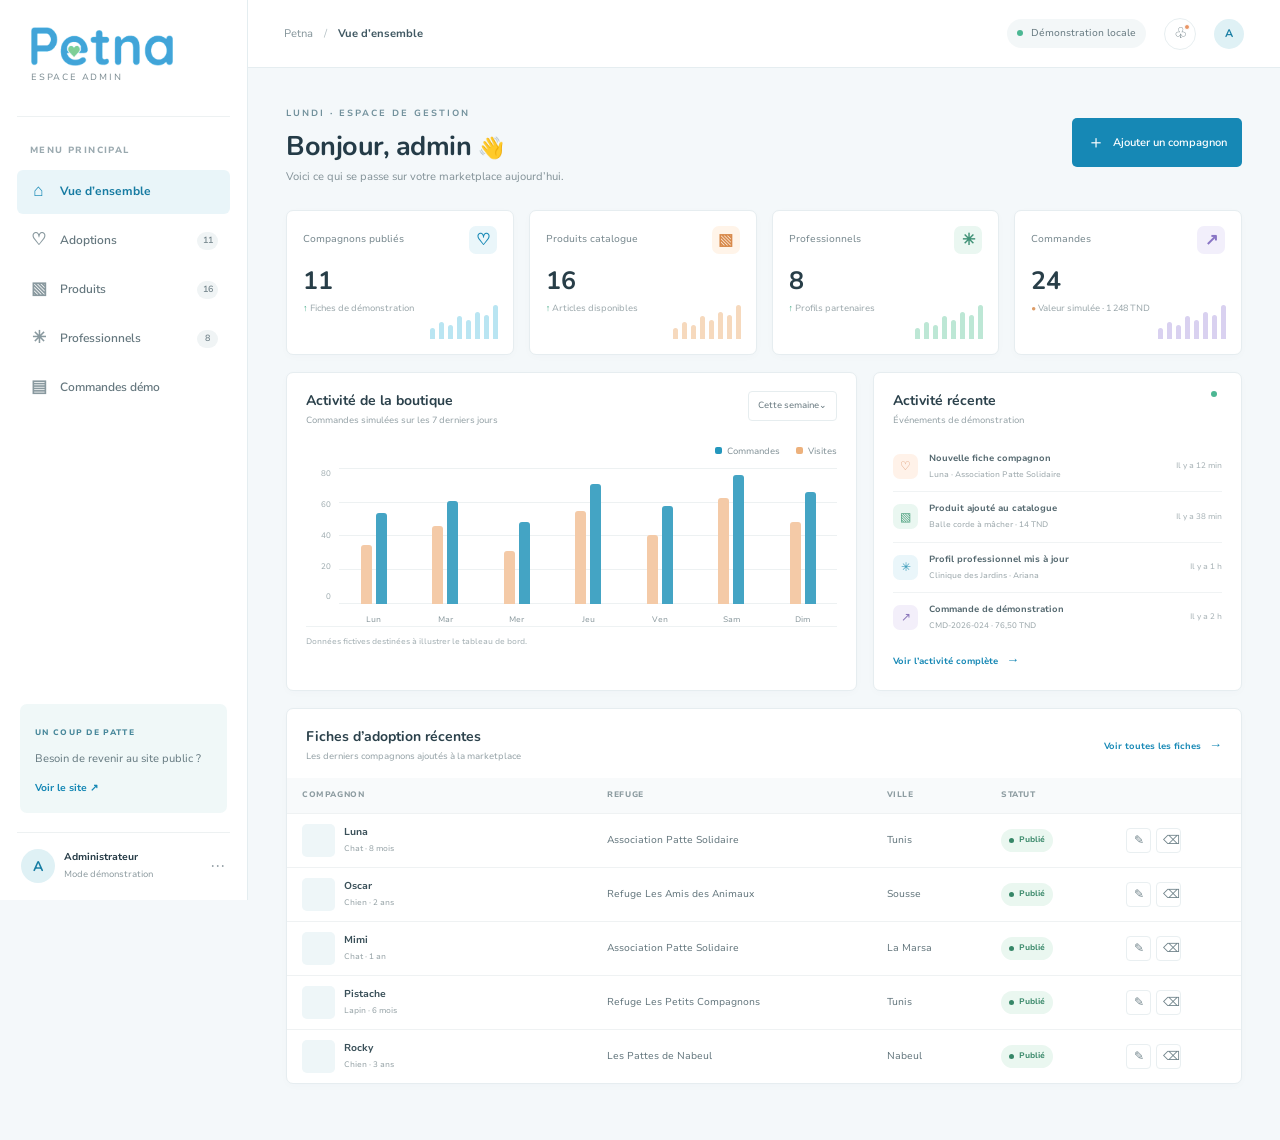
==== commit d0bad44f: "Add Supabase database foundation" ====
--- a/admin.html
+++ b/admin.html
@@ -11,7 +11,17 @@
   <link rel="stylesheet" href="css/admin.css">
 </head>
 <body class="admin-body">
-  <div class="admin-shell">
+  <section class="admin-auth-screen" id="admin-login-screen" hidden>
+    <div class="admin-auth-card">
+      <a class="admin-brand" href="index.html"><img src="assets/petna-logo.png" alt="Petna"><span>ESPACE ADMIN</span></a>
+      <span class="eyebrow">ACCÈS SÉCURISÉ</span><h1>Connexion administrateur</h1>
+      <p id="admin-auth-message">Connectez-vous avec le compte administrateur associé à ce projet Supabase.</p>
+      <form id="admin-login-form"><label>E-mail<input name="email" type="email" autocomplete="username" required></label><label>Mot de passe<input name="password" type="password" autocomplete="current-password" required></label><button class="button button-dark" type="submit">Se connecter <span>→</span></button></form>
+      <button id="admin-signout" class="admin-auth-signout" type="button" hidden>Se déconnecter</button>
+      <a class="admin-auth-back" href="index.html">← Retour au site</a>
+    </div>
+  </section>
+  <div class="admin-shell" id="admin-shell" hidden>
     <aside class="admin-sidebar">
       <a class="admin-brand" href="index.html" aria-label="Petna, retour au site">
         <img src="assets/petna-logo.png" alt="Petna">
@@ -48,7 +58,7 @@
             <article class="admin-metric"><div><span>Compagnons publiés</span><b class="admin-metric-icon blue">♡</b></div><strong id="animal-total">0</strong><small><span class="metric-up">↑</span> Fiches de démonstration</small><div class="metric-sparkline blue-line"><i></i><i></i><i></i><i></i><i></i><i></i><i></i><i></i></div></article>
             <article class="admin-metric"><div><span>Produits catalogue</span><b class="admin-metric-icon orange">▧</b></div><strong id="product-total">0</strong><small><span class="metric-up">↑</span> Articles disponibles</small><div class="metric-sparkline orange-line"><i></i><i></i><i></i><i></i><i></i><i></i><i></i><i></i></div></article>
             <article class="admin-metric"><div><span>Professionnels</span><b class="admin-metric-icon green">✳</b></div><strong id="provider-total">0</strong><small><span class="metric-up">↑</span> Profils partenaires</small><div class="metric-sparkline green-line"><i></i><i></i><i></i><i></i><i></i><i></i><i></i><i></i></div></article>
-            <article class="admin-metric"><div><span>Commandes démo</span><b class="admin-metric-icon violet">↗</b></div><strong>24</strong><small><span class="metric-neutral">●</span> Valeur simulée · 1 248 TND</small><div class="metric-sparkline violet-line"><i></i><i></i><i></i><i></i><i></i><i></i><i></i><i></i></div></article>
+            <article class="admin-metric"><div><span>Commandes</span><b class="admin-metric-icon violet">↗</b></div><strong id="order-total">24</strong><small id="order-volume"><span class="metric-neutral">●</span> Valeur simulée · 1 248 TND</small><div class="metric-sparkline violet-line"><i></i><i></i><i></i><i></i><i></i><i></i><i></i><i></i></div></article>
           </div>
 
           <div class="admin-overview-grid">
@@ -78,7 +88,7 @@
 
   <dialog class="admin-dialog" id="admin-dialog"><form method="dialog" id="admin-form"><div class="admin-dialog-head"><div><span class="eyebrow">ESPACE ADMIN</span><h2 id="admin-dialog-title">Ajouter un élément</h2></div><button class="admin-dialog-close" value="cancel" aria-label="Fermer">×</button></div><p class="admin-dialog-intro" id="admin-dialog-intro">Créez une nouvelle fiche de démonstration.</p><div id="admin-form-fields" class="admin-form-fields"></div><div class="admin-dialog-actions"><button class="admin-cancel" value="cancel">Annuler</button><button class="button button-dark" id="admin-save" value="default">Enregistrer l’élément <span>→</span></button></div></form></dialog>
   <div class="admin-toast" id="admin-toast" role="status" aria-live="polite"></div>
-  <script src="js/data.js"></script>
+  <script src="js/data.js"></script><script src="js/supabase-config.js"></script><script src="js/supabase-client.js"></script>
   <script src="js/admin.js"></script>
 </body>
 </html>
--- a/css/admin.css
+++ b/css/admin.css
@@ -1,4 +1,6 @@
 .admin-body{--admin-blue:#1688b5;--admin-navy:#123e55;--admin-bg:#f4f8fa;background:var(--admin-bg);color:#263b46;min-height:100vh}
+.admin-shell[hidden]{display:none}
+.admin-auth-screen{min-height:100vh;padding:24px;display:grid;place-items:center;background:radial-gradient(ellipse at 10% 10%,#e0f3f7,transparent 34%),#f4f8fa}.admin-auth-screen[hidden]{display:none}.admin-auth-card{width:min(430px,100%);background:white;border:1px solid #e3edf0;border-radius:10px;padding:34px;box-shadow:0 18px 55px #22424f0d}.admin-auth-card .admin-brand{border:0;padding:0 0 28px;margin-bottom:26px}.admin-auth-card .admin-brand img{width:133px}.admin-auth-card>.eyebrow{font-size:8px}.admin-auth-card h1{font:700 24px var(--display);margin:6px 0 8px;color:#263b46}.admin-auth-card>p{font-size:11px;color:#788a91;line-height:1.65;margin:0 0 20px}.admin-auth-card form{display:grid;gap:13px}.admin-auth-card label{display:grid;gap:6px;color:#647880;font-size:10px;font-weight:700}.admin-auth-card input{height:40px;border:1px solid #dfe9ec;border-radius:5px;padding:0 11px;font:12px var(--body);outline:none}.admin-auth-card input:focus{border-color:#55a9c4;box-shadow:0 0 0 3px #1688b516}.admin-auth-card form button{margin-top:5px;width:100%;border-radius:5px}.admin-auth-back,.admin-auth-signout{display:block;margin:21px auto 0;text-align:center;color:#1688b5;font-size:10px;font-weight:700}.admin-auth-signout{border:0;background:none}
 .admin-shell{min-height:100vh;display:grid;grid-template-columns:248px minmax(0,1fr)}
 .admin-sidebar{position:sticky;top:0;height:100vh;background:#fff;border-right:1px solid #e4edf0;padding:26px 17px 17px;display:flex;flex-direction:column;z-index:12}
 .admin-brand{display:flex;flex-direction:column;align-items:flex-start;padding:1px 14px 31px;border-bottom:1px solid #edf1f2}.admin-brand img{width:142px;height:auto;object-fit:contain;object-position:left center;max-height:46px}.admin-brand span{color:#7c8c92;font-size:9px;letter-spacing:1.8px;margin-top:5px}
